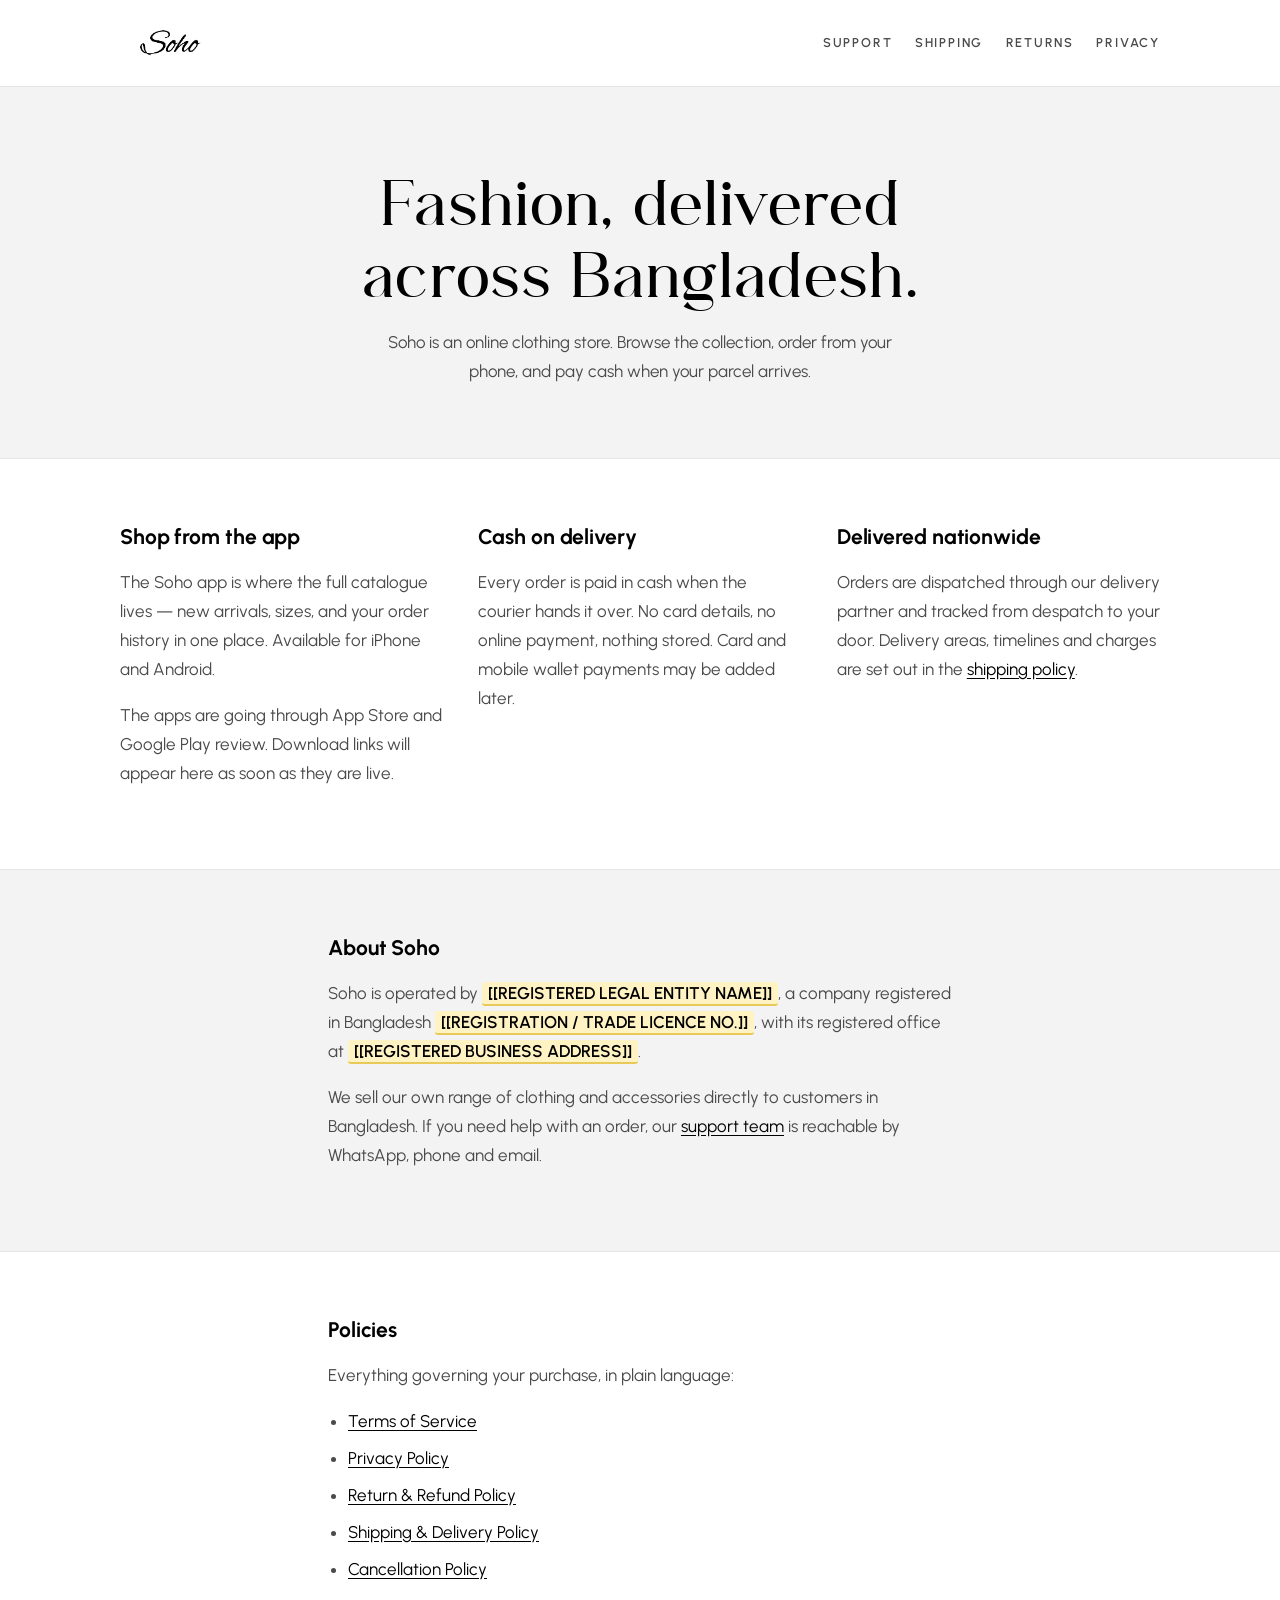
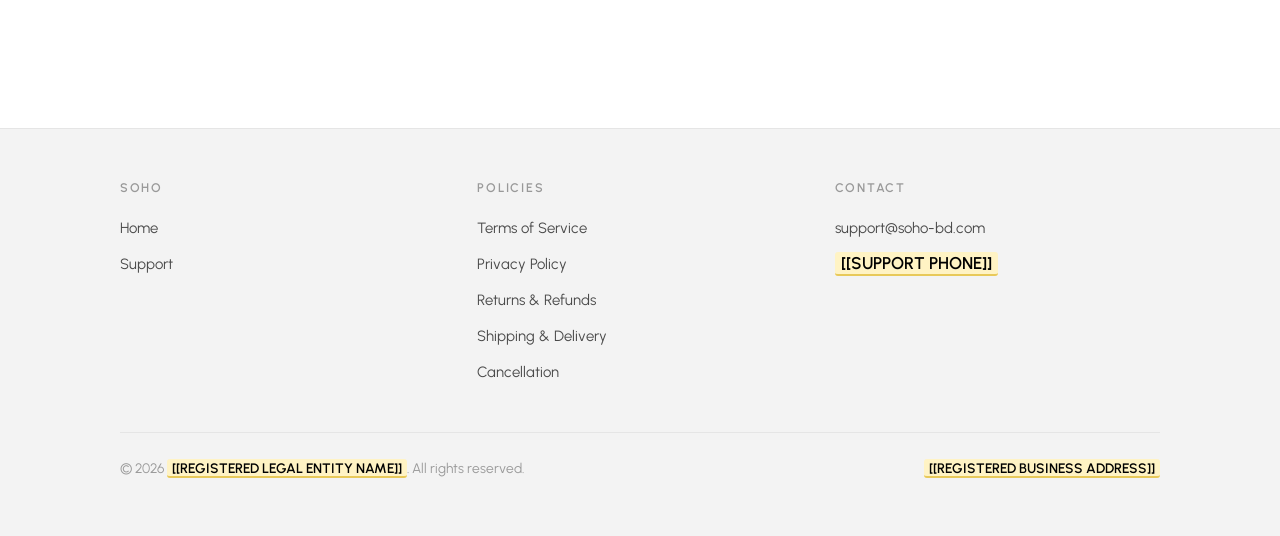
==== index.html @ 5506c660 "Soho public website: landing page and legal policies" ====
<!doctype html>
<html lang="en">
  <head>
    <meta charset="utf-8" />
    <meta name="viewport" content="width=device-width, initial-scale=1" />
    <title>Soho — Fashion, delivered across Bangladesh</title>
    <meta
      name="description"
      content="Soho is an online fashion store delivering across Bangladesh, with cash on delivery and a mobile app for iOS and Android."
    />
    <link rel="icon" type="image/png" sizes="32x32" href="/assets/favicon-32.png" />
    <link rel="icon" type="image/png" sizes="192x192" href="/assets/favicon-192.png" />
    <link rel="apple-touch-icon" href="/assets/apple-touch-icon.png" />
    <meta name="theme-color" content="#ffffff" />
    <link rel="stylesheet" href="/assets/styles.css?v=3" />
  </head>
  <body>
    <header class="masthead">
      <div class="wrap masthead__inner">
        <a class="wordmark" href="/"><img src="/assets/soho-wordmark.png" alt="Soho" width="341" height="141" /></a>
        <nav>
          <a href="/support">Support</a>
          <a href="/legal/shipping">Shipping</a>
          <a href="/legal/returns">Returns</a>
          <a href="/legal/privacy">Privacy</a>
        </nav>
      </div>
    </header>

    <main>
      <section class="hero">
        <div class="prose">
          <h1>Fashion, delivered across Bangladesh.</h1>
          <p>
            Soho is an online clothing store. Browse the collection, order from
            your phone, and pay cash when your parcel arrives.
          </p>
        </div>
      </section>

      <section class="section">
        <div class="wrap">
          <div class="cols">
            <div>
              <h2>Shop from the app</h2>
              <p>
                The Soho app is where the full catalogue lives — new arrivals,
                sizes, and your order history in one place. Available for iPhone
                and Android.
              </p>
              <p>
                The apps are going through App Store and Google Play review.
                Download links will appear here as soon as they are live.
              </p>
            </div>
            <div>
              <h2>Cash on delivery</h2>
              <p>
                Every order is paid in cash when the courier hands it over. No
                card details, no online payment, nothing stored. Card and mobile
                wallet payments may be added later.
              </p>
            </div>
            <div>
              <h2>Delivered nationwide</h2>
              <p>
                Orders are dispatched through our delivery partner and tracked
                from despatch to your door. Delivery areas, timelines and
                charges are set out in the
                <a href="/legal/shipping">shipping policy</a>.
              </p>
            </div>
          </div>
        </div>
      </section>

      <section class="section section--warm">
        <div class="prose">
          <h2>About Soho</h2>
          <p>
            Soho is operated by
            <span class="tbd">[[REGISTERED LEGAL ENTITY NAME]]</span>, a company
            registered in Bangladesh
            <span class="tbd">[[REGISTRATION / TRADE LICENCE NO.]]</span>, with
            its registered office at
            <span class="tbd">[[REGISTERED BUSINESS ADDRESS]]</span>.
          </p>
          <p>
            We sell our own range of clothing and accessories directly to
            customers in Bangladesh. If you need help with an order, our
            <a href="/support">support team</a> is reachable by WhatsApp, phone
            and email.
          </p>
        </div>
      </section>

      <section class="section">
        <div class="prose">
          <h2>Policies</h2>
          <p>
            Everything governing your purchase, in plain language:
          </p>
          <ul>
            <li><a href="/legal/terms">Terms of Service</a></li>
            <li><a href="/legal/privacy">Privacy Policy</a></li>
            <li><a href="/legal/returns">Return &amp; Refund Policy</a></li>
            <li><a href="/legal/shipping">Shipping &amp; Delivery Policy</a></li>
            <li><a href="/legal/cancellation">Cancellation Policy</a></li>
          </ul>
        </div>
      </section>
    </main>

    <footer class="footer">
      <div class="wrap">
        <div class="footer__grid">
          <div>
            <h4>Soho</h4>
            <ul>
              <li><a href="/">Home</a></li>
              <li><a href="/support">Support</a></li>
            </ul>
          </div>
          <div>
            <h4>Policies</h4>
            <ul>
              <li><a href="/legal/terms">Terms of Service</a></li>
              <li><a href="/legal/privacy">Privacy Policy</a></li>
              <li><a href="/legal/returns">Returns &amp; Refunds</a></li>
              <li><a href="/legal/shipping">Shipping &amp; Delivery</a></li>
              <li><a href="/legal/cancellation">Cancellation</a></li>
            </ul>
          </div>
          <div>
            <h4>Contact</h4>
            <ul>
              <li>
                <a href="mailto:support@soho-bd.com"
                  >support@soho-bd.com</a
                >
              </li>
              <li><span class="tbd">[[SUPPORT PHONE]]</span></li>
            </ul>
          </div>
        </div>
        <div class="footer__base">
          <p>
            &copy; 2026
            <span class="tbd">[[REGISTERED LEGAL ENTITY NAME]]</span>. All
            rights reserved.
          </p>
          <p><span class="tbd">[[REGISTERED BUSINESS ADDRESS]]</span></p>
        </div>
      </div>
    </footer>
  </body>
</html>
---- assets/styles.css ----
/* ---------------------------------------------------------------------------
   Soho — shared stylesheet

   Typefaces and palette are lifted straight from the app so the site and the
   product read as one brand: Classyvogue for display titles, Urbanist for
   everything else, monochrome on white.

   The fonts are self-hosted copies of the exact .ttf files the app loads in
   app/_layout.tsx — not a lookalike from a CDN. That keeps the rendering
   identical to the app, and means no external request: a privacy policy page
   that quietly handed a visitor's IP to a font host would have to disclose
   that in its own text.
   --------------------------------------------------------------------------- */

/* One variable file covers every weight the app registers individually
   (Thin through Bold), at less than half the bytes of shipping them separately. */
@font-face {
  font-family: "Urbanist";
  src: url("fonts/Urbanist-Variable.ttf") format("truetype-variations");
  font-weight: 100 900;
  font-style: normal;
  font-display: swap;
}

@font-face {
  font-family: "Classyvogue";
  src: url("fonts/Classyvogue.ttf") format("truetype");
  font-weight: 400;
  font-style: normal;
  font-display: swap;
}

:root {
  /* Palette taken from the app: black on white, with the same greys used for
     menu surfaces (#F3F3F3), muted copy (#999999) and hairlines (#CCCCCC). */
  --ink: #000000;
  --ink-soft: #4a4a4a;
  --ink-faint: #999999;
  --rule: #e5e5e5;
  --rule-strong: #cccccc;
  --paper: #ffffff;
  --paper-warm: #f3f3f3;
  --accent: #000000;
  --flag: #fff3c4;
  --flag-edge: #e8c95a;
  /* Classyvogue's punctuation coverage is partial — it has no em dash — so it
     is used for titles only, never for running text. */
  --display: "Classyvogue", Georgia, "Times New Roman", serif;
  /* Urbanist is Latin-only and has no Taka sign (৳). The Bengali faces are
     listed so that one character falls back somewhere predictable instead of
     wherever the browser happens to land. */
  --body: "Urbanist", "Noto Sans Bengali", "Noto Sans", -apple-system,
    BlinkMacSystemFont, "Segoe UI", Roboto, "Helvetica Neue", Arial, sans-serif;
  --measure: 42rem;
}

*,
*::before,
*::after {
  box-sizing: border-box;
}

html {
  -webkit-text-size-adjust: 100%;
}

body {
  margin: 0;
  background: var(--paper);
  color: var(--ink);
  font-family: var(--body);
  font-size: 17px;
  line-height: 1.7;
  -webkit-font-smoothing: antialiased;
}

/* ---------- structure ---------- */

.wrap {
  width: 100%;
  max-width: 68rem;
  margin: 0 auto;
  padding: 0 1.5rem;
}

.prose {
  max-width: var(--measure);
  margin: 0 auto;
  padding: 0 1.5rem;
}

/* ---------- masthead ---------- */

.masthead {
  border-bottom: 1px solid var(--rule);
  background: var(--paper);
}

.masthead__inner {
  display: flex;
  align-items: center;
  justify-content: space-between;
  gap: 1rem;
  flex-wrap: wrap;
  padding-top: 1.4rem;
  padding-bottom: 1.4rem;
}

/* The script wordmark, straight from the app's assets. Sized by height so it
   sits on the same baseline rhythm as the nav regardless of viewport. */
.wordmark {
  display: inline-flex;
  align-items: center;
  margin-right: 0.4rem;
  line-height: 0;
}

.wordmark img {
  height: 2.6rem;
  width: auto;
  display: block;
}

@media (max-width: 640px) {
  .wordmark img {
    height: 2.2rem;
  }
}

.masthead nav {
  display: flex;
  gap: 1.4rem;
  flex-wrap: wrap;
}

.masthead nav a {
  color: var(--ink-soft);
  text-decoration: none;
  font-size: 0.8rem;
  font-weight: 600;
  letter-spacing: 0.14em;
  text-transform: uppercase;
}

.masthead nav a:hover,
.masthead nav a[aria-current="page"] {
  color: var(--ink);
  text-decoration: underline;
  text-underline-offset: 4px;
}

/* ---------- hero (landing only) ---------- */

.hero {
  background: var(--paper-warm);
  border-bottom: 1px solid var(--rule);
  padding: 5rem 0 4.5rem;
  text-align: center;
}

.hero h1 {
  font-family: var(--display);
  font-weight: 400;
  font-size: clamp(2.6rem, 6.5vw, 4rem);
  line-height: 1.12;
  margin: 0 0 1.1rem;
  letter-spacing: 0.005em;
}

.hero p {
  max-width: 34rem;
  margin: 0 auto;
  color: var(--ink-soft);
  font-size: 1.06rem;
}

/* ---------- page header (policy pages) ---------- */

.page-head {
  padding: 3.6rem 0 2.2rem;
  border-bottom: 1px solid var(--rule);
  margin-bottom: 2.8rem;
}

.page-head h1 {
  font-family: var(--display);
  font-weight: 400;
  font-size: clamp(2.2rem, 5vw, 3.1rem);
  line-height: 1.18;
  margin: 0 0 0.5rem;
  letter-spacing: 0.005em;
}

.page-head .dates {
  color: var(--ink-faint);
  font-size: 0.88rem;
  margin: 0;
}

/* ---------- typography ---------- */

h2 {
  font-family: var(--body);
  font-weight: 700;
  font-size: 1.32rem;
  line-height: 1.35;
  margin: 2.8rem 0 0.9rem;
  letter-spacing: -0.005em;
}

h3 {
  font-family: var(--body);
  font-size: 1.02rem;
  font-weight: 600;
  margin: 1.9rem 0 0.5rem;
  letter-spacing: 0.01em;
}

p,
li {
  color: var(--ink-soft);
}

ul,
ol {
  padding-left: 1.25rem;
}

li {
  margin-bottom: 0.5rem;
}

a {
  color: var(--ink);
  text-underline-offset: 3px;
}

strong {
  color: var(--ink);
  font-weight: 600;
}

hr {
  border: 0;
  border-top: 1px solid var(--rule);
  margin: 3rem 0;
}

/* ---------- components ---------- */

.lede {
  font-size: 1.08rem;
  color: var(--ink);
}

.callout {
  background: var(--paper-warm);
  border: 1px solid var(--rule);
  border-radius: 10px;
  padding: 1.3rem 1.4rem;
  margin: 1.8rem 0;
}

.callout p:last-child,
.callout ul:last-child {
  margin-bottom: 0;
}

.callout h3 {
  margin-top: 0;
}

/* Client-supplied value that is not yet confirmed. Deliberately loud — this
   site must not go live while any of these remain on the page. */
.tbd {
  background: var(--flag);
  border-bottom: 2px solid var(--flag-edge);
  padding: 0.05em 0.35em;
  border-radius: 3px;
  font-weight: 600;
  color: var(--ink);
  white-space: nowrap;
}

.contact-grid {
  display: grid;
  grid-template-columns: repeat(auto-fit, minmax(15rem, 1fr));
  gap: 1.5rem;
  margin: 2rem 0;
}

.contact-card {
  border: 1px solid var(--rule);
  border-radius: 10px;
  padding: 1.4rem;
}

.contact-card h3 {
  margin: 0 0 0.35rem;
}

.contact-card p {
  margin: 0;
  font-size: 0.95rem;
}

table {
  width: 100%;
  border-collapse: collapse;
  margin: 1.6rem 0;
  font-size: 0.95rem;
}

th,
td {
  text-align: left;
  padding: 0.7rem 0.8rem;
  border-bottom: 1px solid var(--rule);
  vertical-align: top;
  color: var(--ink-soft);
}

th {
  color: var(--ink);
  font-weight: 600;
  white-space: nowrap;
}

.table-scroll {
  overflow-x: auto;
  -webkit-overflow-scrolling: touch;
}

/* ---------- landing sections ---------- */

.section {
  padding: 4rem 0;
}

.section--warm {
  background: var(--paper-warm);
  border-top: 1px solid var(--rule);
  border-bottom: 1px solid var(--rule);
}

.section h2 {
  margin-top: 0;
}

.cols {
  display: grid;
  grid-template-columns: repeat(auto-fit, minmax(16rem, 1fr));
  gap: 2.2rem;
}

/* ---------- footer ---------- */

.footer {
  border-top: 1px solid var(--rule);
  padding: 3rem 0 3.5rem;
  margin-top: 4rem;
  background: var(--paper-warm);
}

.footer__grid {
  display: grid;
  grid-template-columns: repeat(auto-fit, minmax(13rem, 1fr));
  gap: 2rem;
  margin-bottom: 2.4rem;
}

.footer h4 {
  font-size: 0.78rem;
  letter-spacing: 0.14em;
  text-transform: uppercase;
  color: var(--ink-faint);
  margin: 0 0 0.9rem;
  font-weight: 600;
}

.footer ul {
  list-style: none;
  padding: 0;
  margin: 0;
}

.footer li {
  margin-bottom: 0.45rem;
}

.footer a {
  color: var(--ink-soft);
  text-decoration: none;
  font-size: 0.93rem;
}

.footer a:hover {
  color: var(--ink);
  text-decoration: underline;
}

.footer__base {
  border-top: 1px solid var(--rule);
  padding-top: 1.5rem;
  display: flex;
  justify-content: space-between;
  gap: 1rem;
  flex-wrap: wrap;
  font-size: 0.86rem;
  color: var(--ink-faint);
}

.footer__base p {
  margin: 0;
  color: var(--ink-faint);
  font-size: 0.86rem;
}

@media (max-width: 640px) {
  body {
    font-size: 16px;
  }
  .hero {
    padding: 3.5rem 0 3rem;
  }
  .masthead nav {
    gap: 1rem;
  }
}
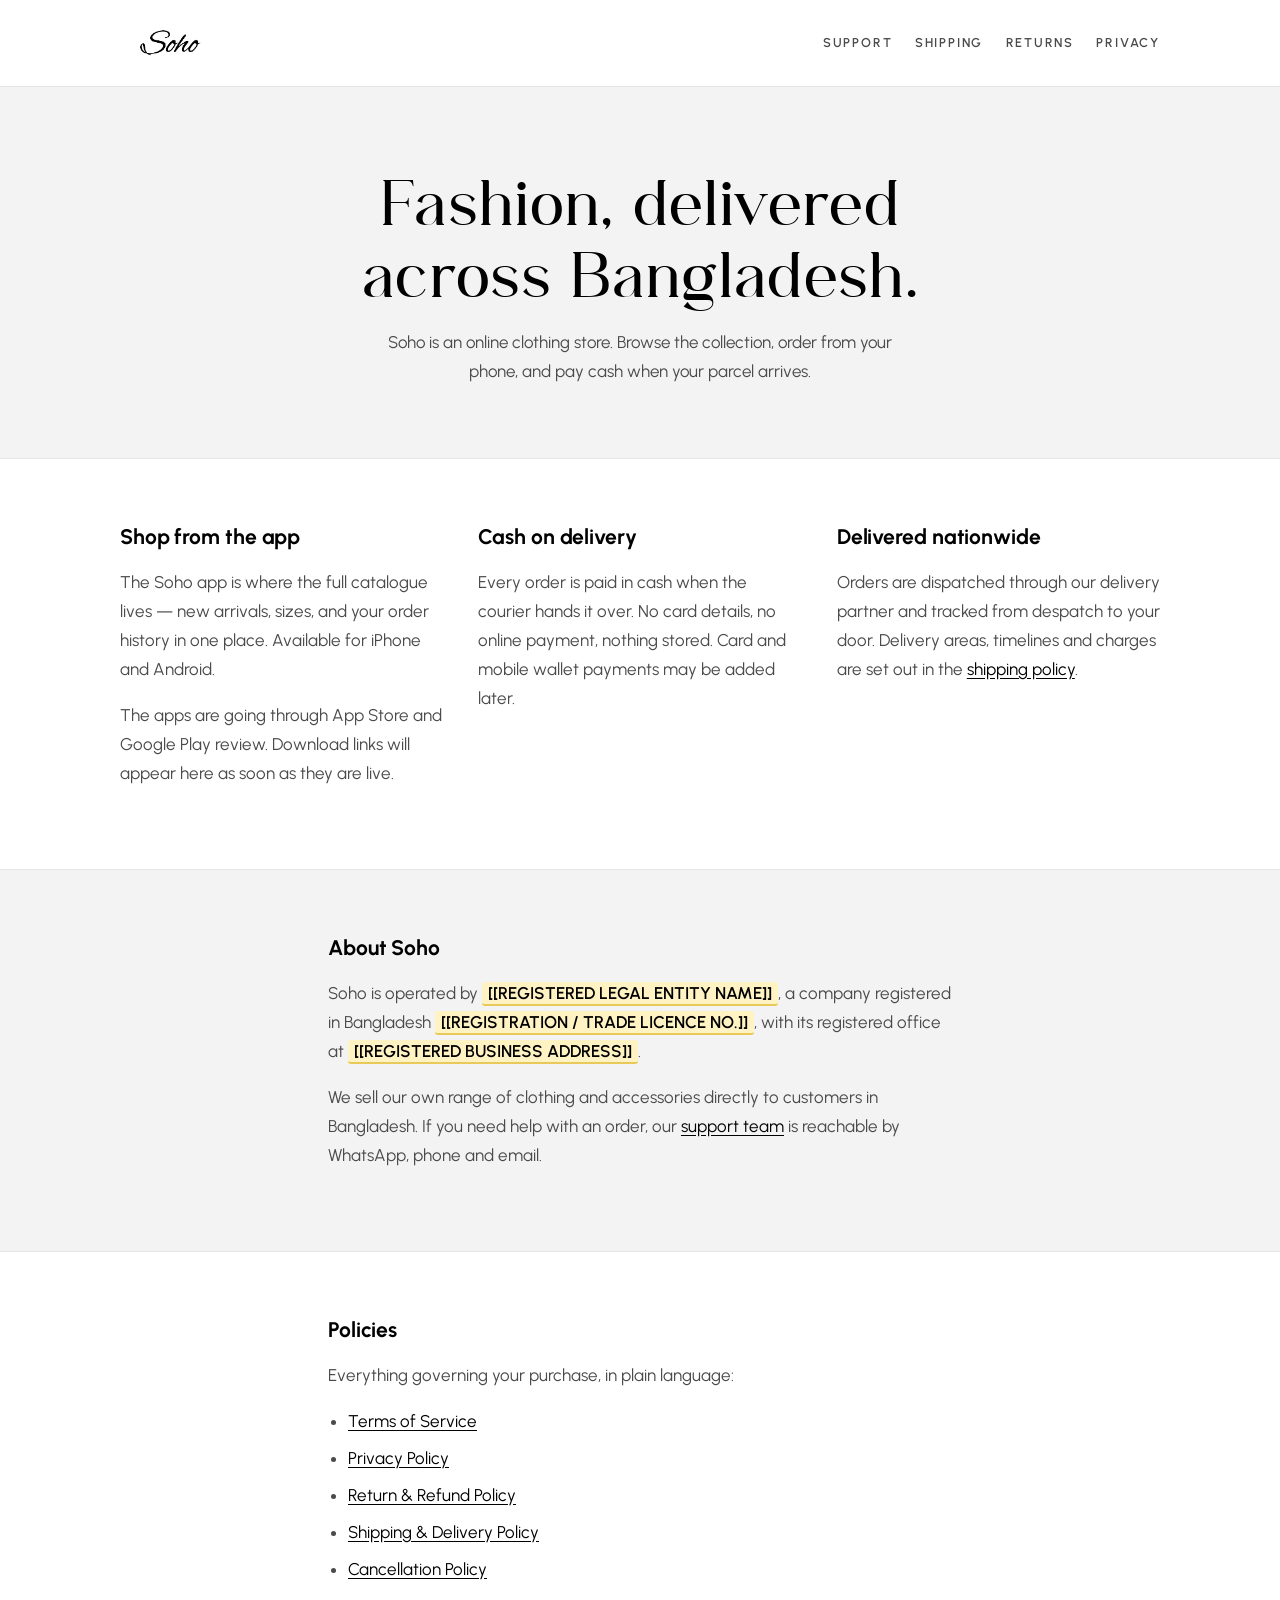
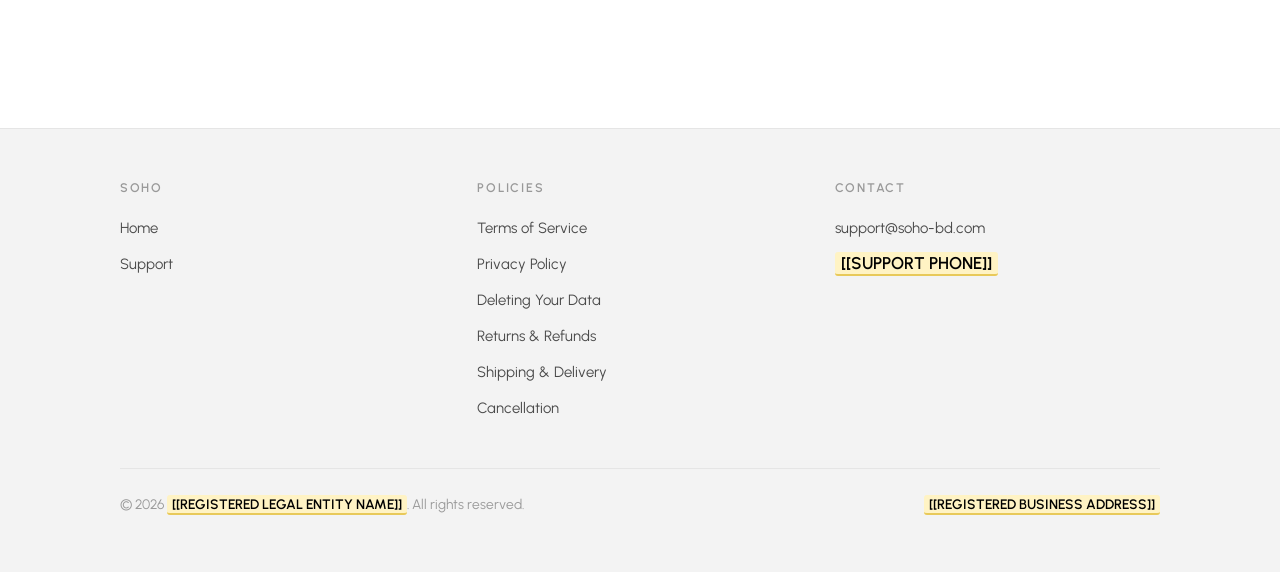
==== commit 1a33fd9f: "feat: add dedicated data deletion policy page and update legal links across site" ====
--- a/index.html
+++ b/index.html
@@ -126,6 +126,7 @@
             <ul>
               <li><a href="/legal/terms">Terms of Service</a></li>
               <li><a href="/legal/privacy">Privacy Policy</a></li>
+              <li><a href="/legal/data-deletion">Deleting Your Data</a></li>
               <li><a href="/legal/returns">Returns &amp; Refunds</a></li>
               <li><a href="/legal/shipping">Shipping &amp; Delivery</a></li>
               <li><a href="/legal/cancellation">Cancellation</a></li>
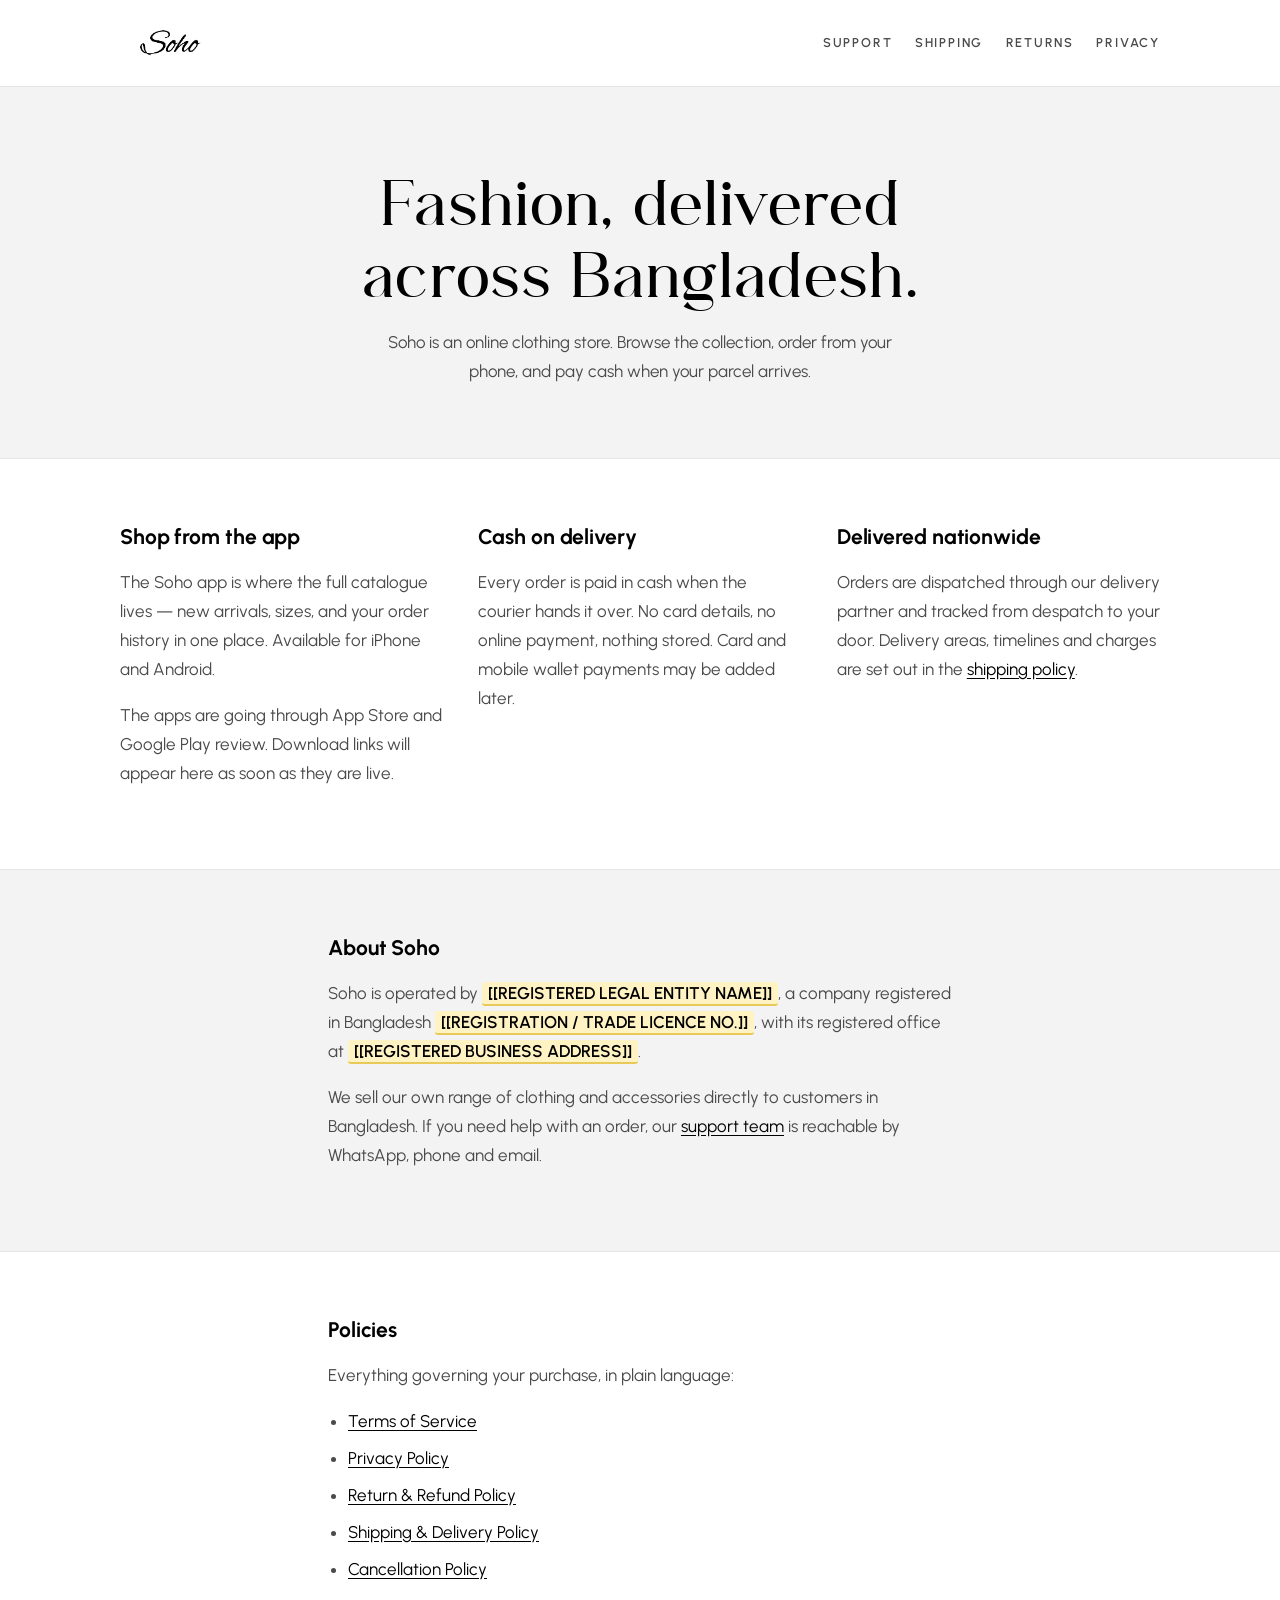
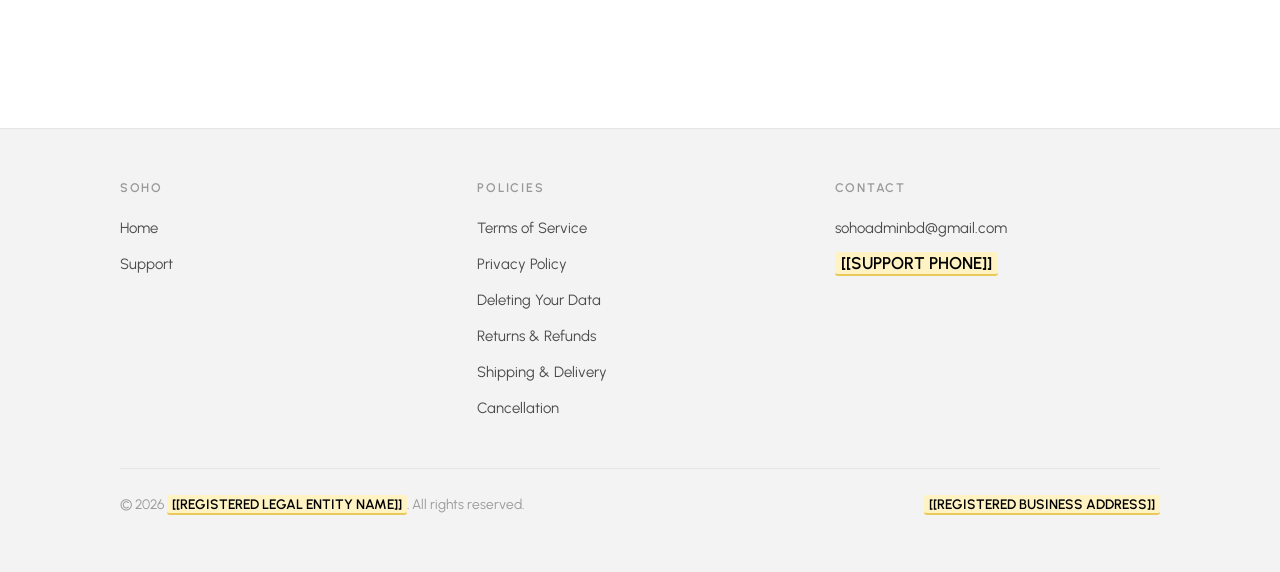
==== commit 7a7c3bb8: "chore: update canonical support email to sohoadminbd@gmail.com across all web pages and documentatio" ====
--- a/index.html
+++ b/index.html
@@ -136,8 +136,8 @@
             <h4>Contact</h4>
             <ul>
               <li>
-                <a href="mailto:support@soho-bd.com"
-                  >support@soho-bd.com</a
+                <a href="mailto:sohoadminbd@gmail.com"
+                  >sohoadminbd@gmail.com</a
                 >
               </li>
               <li><span class="tbd">[[SUPPORT PHONE]]</span></li>
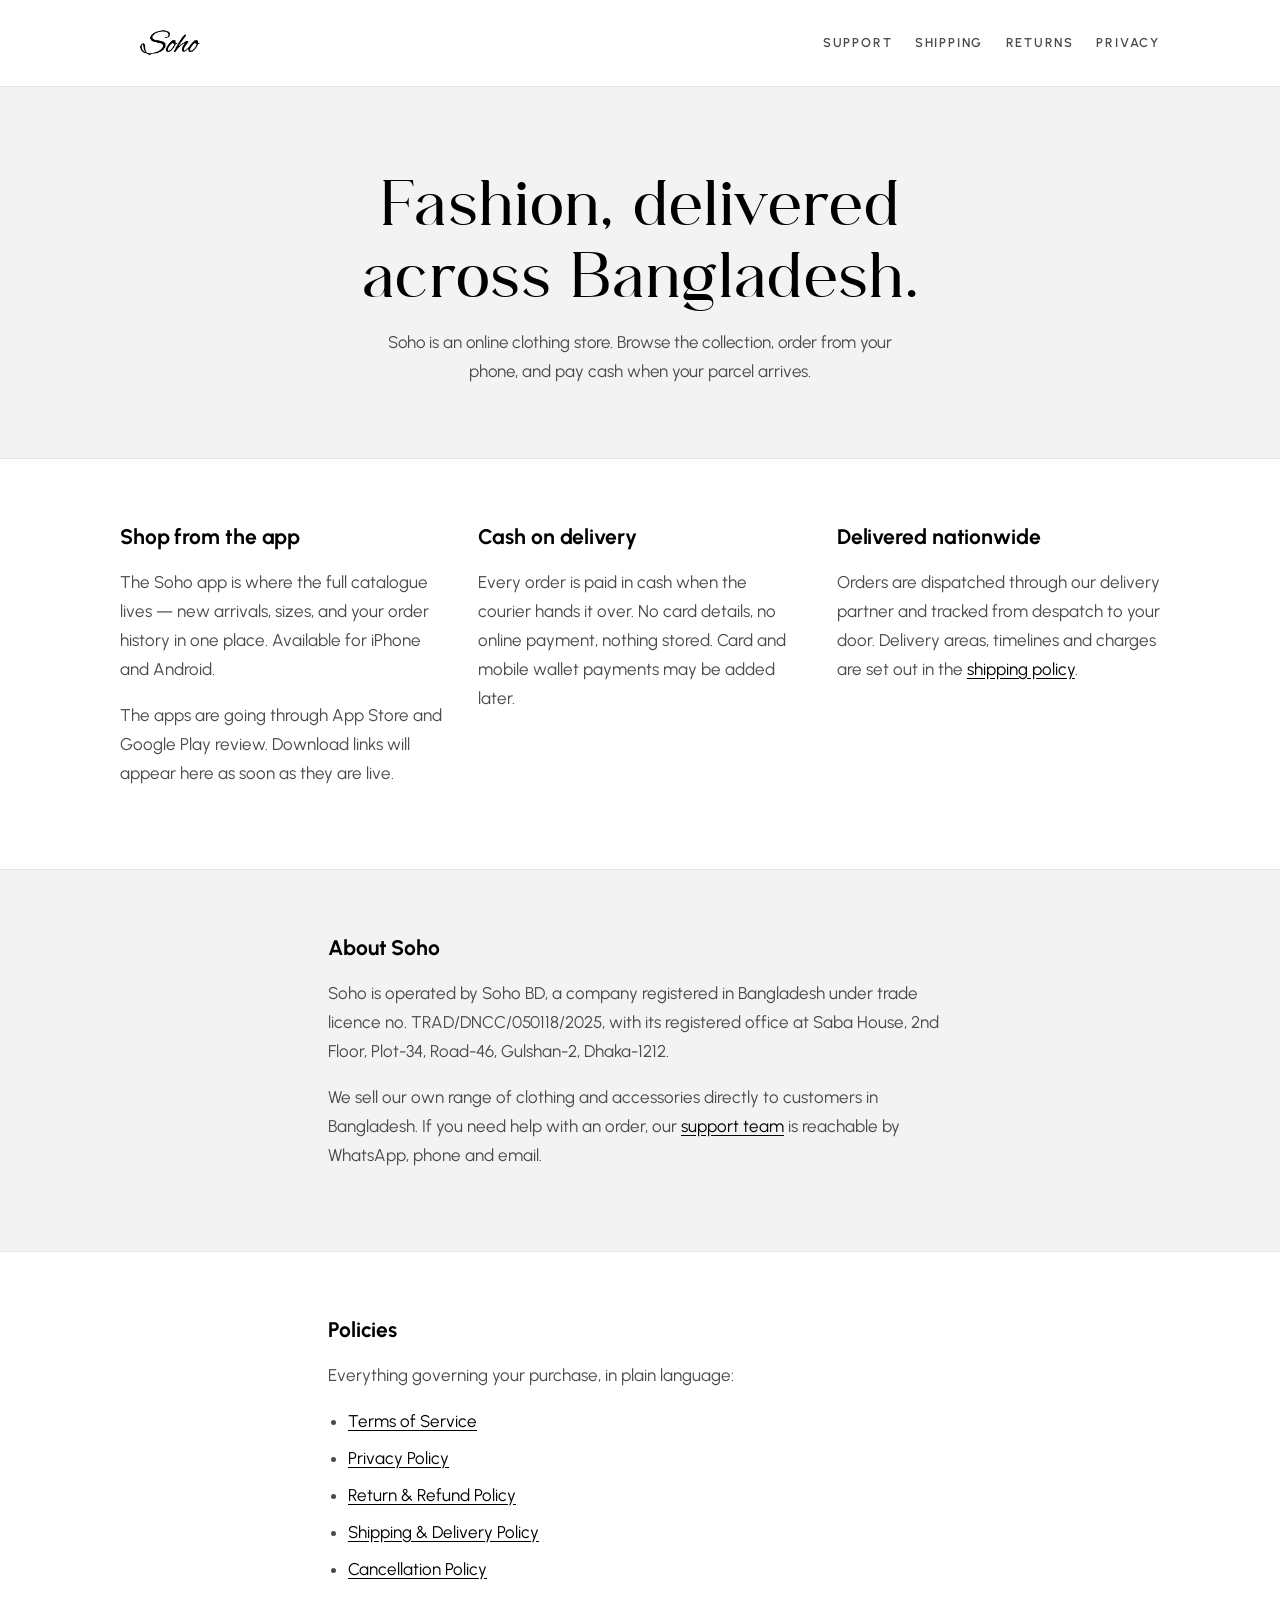
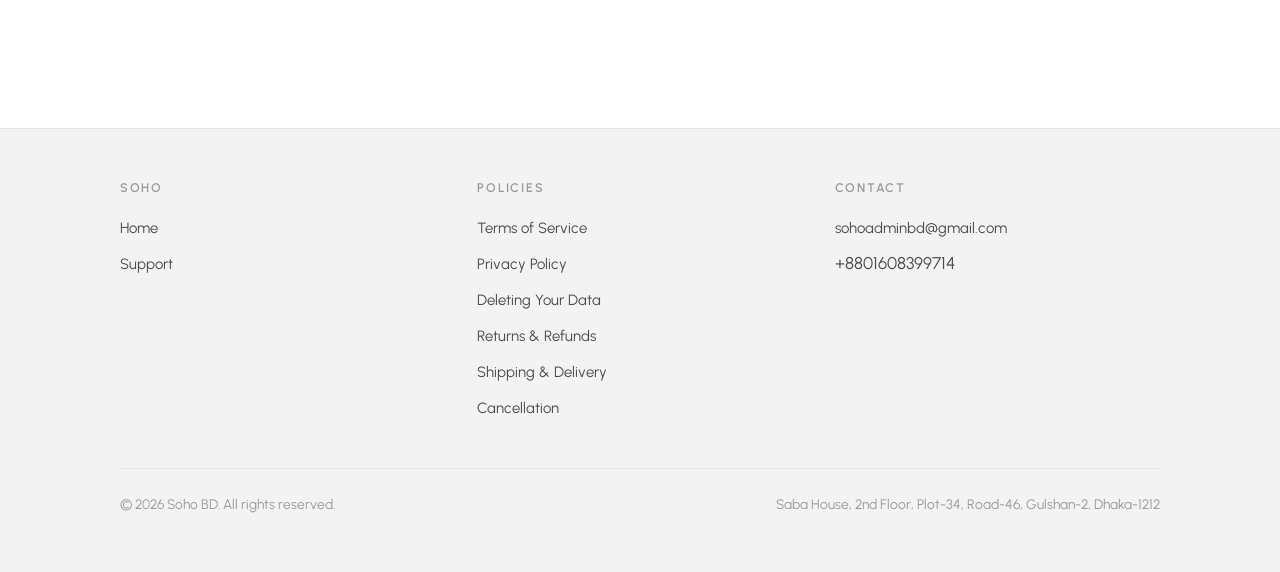
==== commit f1234e54: "feat: replace all business information placeholders with finalized entity details across website pag" ====
--- a/index.html
+++ b/index.html
@@ -79,11 +79,9 @@
           <h2>About Soho</h2>
           <p>
             Soho is operated by
-            <span class="tbd">[[REGISTERED LEGAL ENTITY NAME]]</span>, a company
-            registered in Bangladesh
-            <span class="tbd">[[REGISTRATION / TRADE LICENCE NO.]]</span>, with
-            its registered office at
-            <span class="tbd">[[REGISTERED BUSINESS ADDRESS]]</span>.
+            Soho BD, a company registered in Bangladesh under trade licence no.
+            TRAD/DNCC/050118/2025, with its registered office at Saba House,
+            2nd Floor, Plot-34, Road-46, Gulshan-2, Dhaka-1212.
           </p>
           <p>
             We sell our own range of clothing and accessories directly to
@@ -140,17 +138,17 @@
                   >sohoadminbd@gmail.com</a
                 >
               </li>
-              <li><span class="tbd">[[SUPPORT PHONE]]</span></li>
+              <li>+8801608399714</li>
             </ul>
           </div>
         </div>
         <div class="footer__base">
           <p>
             &copy; 2026
-            <span class="tbd">[[REGISTERED LEGAL ENTITY NAME]]</span>. All
+            Soho BD. All
             rights reserved.
           </p>
-          <p><span class="tbd">[[REGISTERED BUSINESS ADDRESS]]</span></p>
+          <p>Saba House, 2nd Floor, Plot-34, Road-46, Gulshan-2, Dhaka-1212</p>
         </div>
       </div>
     </footer>
